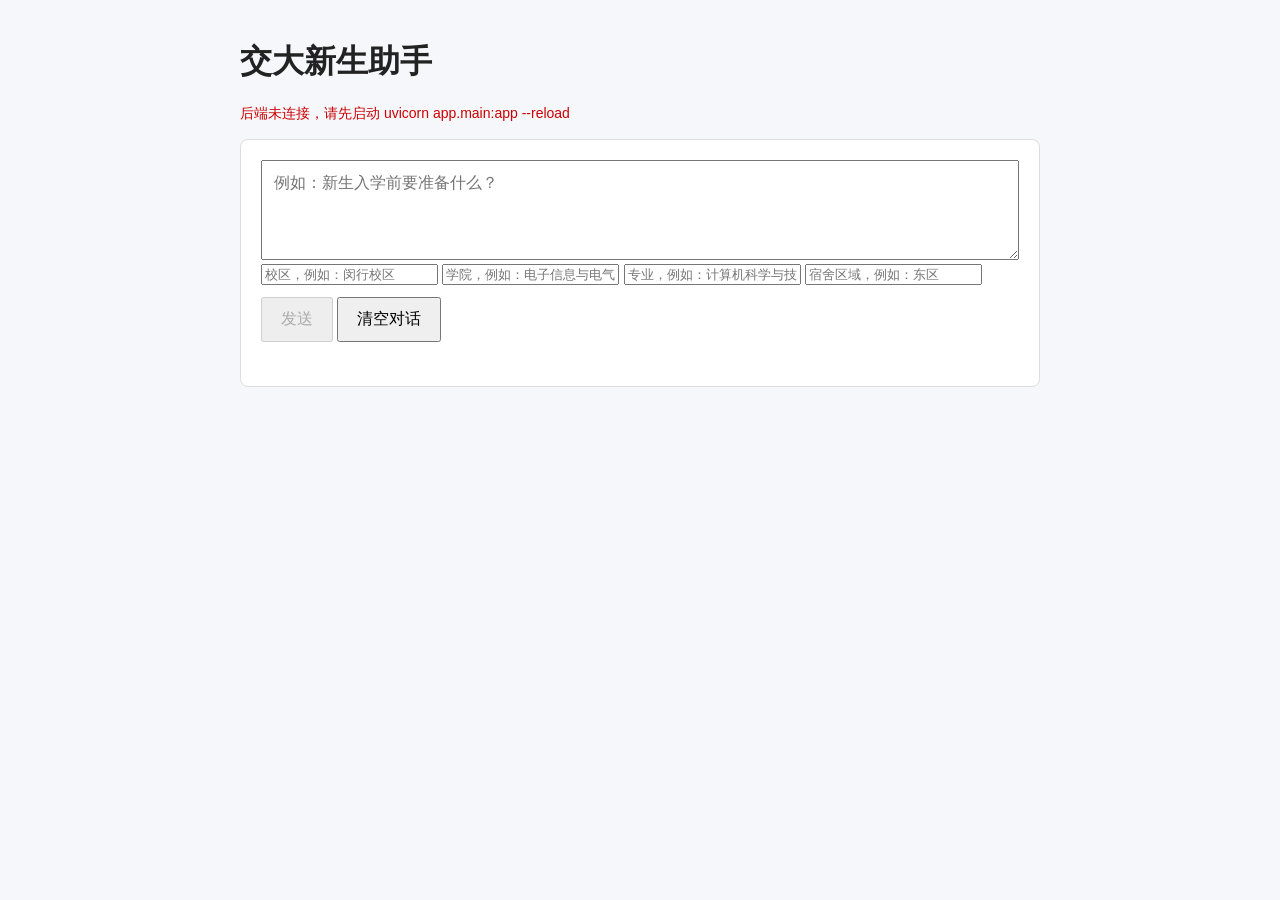
==== frontend/index.html @ 01ca0803 "map visualization" ====
<!doctype html>
<html lang="zh-CN">
  <head>
    <meta charset="UTF-8" />
    <title>交大新生助手</title>
    <style>
      body {
        font-family: Arial, "Microsoft YaHei", sans-serif;
        background: #f6f7fb;
        margin: 0;
        color: #222;
      }

      main {
        max-width: 800px;
        margin: 40px auto;
        padding: 0 20px;
      }

      textarea {
        width: 100%;
        height: 100px;
        padding: 12px;
        font-size: 16px;
        box-sizing: border-box;
      }

      button {
        margin-top: 12px;
        padding: 10px 18px;
        font-size: 16px;
        cursor: pointer;
      }

      .card {
        background: white;
        border: 1px solid #ddd;
        border-radius: 8px;
        padding: 20px;
      }

      .answer {
        margin-top: 24px;
        line-height: 1.7;
        white-space: pre-wrap;
      }

      .source {
        margin-top: 12px;
        padding: 12px;
        border: 1px solid #e5e5e5;
        background: #fafafa;
        border-radius: 6px;
      }

      .source-title {
        font-weight: bold;
      }

      .source-meta {
        color: #666;
        font-size: 14px;
        margin: 6px 0;
      }

      .error {
        color: #c00;
        margin-top: 12px;
      }

      .chat-log {
        margin-top: 24px;
      }

      .message {
        margin-bottom: 18px;
        padding: 14px;
        border-radius: 8px;
        line-height: 1.7;
        white-space: pre-wrap;
      }

      .message.user {
        background: #e8f1ff;
        border: 1px solid #c9defc;
      }

      .message.assistant {
        background: #ffffff;
        border: 1px solid #e5e5e5;
      }

      .message-role {
        font-weight: bold;
        margin-bottom: 6px;
      }

      .sources {
        margin-top: 12px;
      }

      .source {
        margin-top: 8px;
        padding: 10px;
        border: 1px solid #e5e5e5;
        background: #fafafa;
        border-radius: 6px;
      }

      .source-title {
        font-weight: bold;
      }

      .source-meta {
        color: #666;
        font-size: 14px;
        margin: 4px 0;
      }

      .source-toggle {
        width: 100%;
        text-align: left;
        border: none;
        background: transparent;
        padding: 0;
        font-size: 14px;
        cursor: pointer;
        color: #333;
      }

      .source-content {
        margin-top: 8px;
        color: #444;
        line-height: 1.6;
      }
      .server-status {
        margin-bottom: 16px;
        font-size: 14px;
        color: #666;
      }

      .server-status.ok {
        color: #16803c;
      }

      .server-status.error {
        color: #c00;
      }
      .cards {
        margin-top: 12px;
      }

      .card-item {
        margin-top: 10px;
        padding: 12px;
        border: 1px solid #d8e3f0;
        background: #f7fbff;
        border-radius: 8px;
      }

      .card-title {
        font-weight: bold;
        margin-bottom: 6px;
      }

      .card-meta {
        color: #666;
        font-size: 14px;
        margin-bottom: 6px;
      }

      .card-description {
        line-height: 1.6;
        margin-bottom: 8px;
      }

      .card-link {
        display: inline-block;
        margin-top: 6px;
        color: #1677ff;
        text-decoration: none;
      }

      .card-link:hover {
        text-decoration: underline;
      }

      .card-warning {
        margin-top: 6px;
        color: #b36b00;
        font-size: 14px;
      }

      .map-section {
        margin-top: 24px;
        background: white;
        border: 1px solid #ddd;
        border-radius: 8px;
        padding: 16px;
      }

      .map-header {
        font-weight: bold;
        margin-bottom: 12px;
      }

      .campus-map {
        width: 100%;
        height: 420px;
        border-radius: 8px;
        overflow: hidden;
      }

      .card-map-button {
        margin-top: 8px;
        padding: 8px 12px;
        border: none;
        border-radius: 6px;
        background: #1677ff;
        color: white;
        cursor: pointer;
      }

      .card-map-button:hover {
        background: #0958d9;
      }
    </style>
  </head>
  <body>
    <main>
      <h1>交大新生助手</h1>

      <div id="serverStatus" class="server-status">正在检查后端连接...</div>

      <div class="card">
        <textarea
          id="message"
          placeholder="例如：新生入学前要准备什么？"
        ></textarea>
        <br />

        <input id="campus" placeholder="校区，例如：闵行校区" />
        <input id="college" placeholder="学院，例如：电子信息与电气工程学院" />
        <input id="major" placeholder="专业，例如：计算机科学与技术" />
        <input id="dormArea" placeholder="宿舍区域，例如：东区" />
        <button id="sendButton">发送</button>
        <button id="clearButton" type="button">清空对话</button>

        <div id="error" class="error"></div>
        <div id="chatLog" class="chat-log"></div>

        <section id="mapSection" class="map-section" hidden>
          <div class="map-header">校园路线地图</div>
          <div id="campusMap" class="campus-map"></div>
        </section>
      </div>
    </main>

    <script src="./config.js"></script>
    <script>
      const STORAGE_KEY = "sjtu_freshman_chat_history";
      let chatHistory = JSON.parse(localStorage.getItem(STORAGE_KEY) || "[]");

      function saveHistory() {
        localStorage.setItem(STORAGE_KEY, JSON.stringify(chatHistory));
      }

      let amapReadyPromise = null;
      let campusMap = null;

      function loadAmapScript() {
        if (window.AMap) {
          return Promise.resolve(window.AMap);
        }

        if (amapReadyPromise) {
          return amapReadyPromise;
        }

        const config = window.APP_CONFIG || {};

        if (!config.AMAP_JS_KEY) {
          return Promise.reject(
            new Error("缺少 AMAP_JS_KEY，请检查 frontend/config.js"),
          );
        }

        window._AMapSecurityConfig = {
          securityJsCode: config.AMAP_SECURITY_CODE,
        };

        amapReadyPromise = new Promise((resolve, reject) => {
          const script = document.createElement("script");
          script.src = `https://webapi.amap.com/maps?v=2.0&key=${encodeURIComponent(config.AMAP_JS_KEY)}`;
          script.onload = () => resolve(window.AMap);
          script.onerror = () => reject(new Error("高德地图 JS API 加载失败"));
          document.head.appendChild(script);
        });

        return amapReadyPromise;
      }

      function parsePolyline(polyline) {
        if (!polyline) {
          return [];
        }

        return polyline
          .split(";")
          .map((point) => {
            const [lng, lat] = point.split(",").map(Number);
            return [lng, lat];
          })
          .filter(([lng, lat]) => Number.isFinite(lng) && Number.isFinite(lat));
      }

      function extractRoutePath(route) {
        if (!route || !route.steps) {
          return [];
        }

        const path = [];

        route.steps.forEach((step) => {
          const stepPath = parsePolyline(step.polyline);
          stepPath.forEach((point) => path.push(point));
        });

        return path;
      }

      async function showRouteOnMap(routeCardData) {
        const AMap = await loadAmapScript();

        const mapSection = document.getElementById("mapSection");
        mapSection.hidden = false;

        const route = routeCardData.route;
        const path = extractRoutePath(route);

        if (path.length === 0) {
          errorBox.textContent = "路线数据中没有可绘制的 polyline。";
          return;
        }

        if (!campusMap) {
          campusMap = new AMap.Map("campusMap", {
            zoom: 17,
            resizeEnable: true,
            center: path[0],
          });
        }

        campusMap.clearMap();

        const startMarker = new AMap.Marker({
          position: path[0],
          title: "起点",
          label: {
            content: "起点",
            direction: "top",
          },
        });

        const endMarker = new AMap.Marker({
          position: path[path.length - 1],
          title: "终点",
          label: {
            content: "终点",
            direction: "top",
          },
        });

        const polyline = new AMap.Polyline({
          path: path,
          showDir: true,
          strokeWeight: 6,
        });

        campusMap.add([startMarker, endMarker, polyline]);
        campusMap.setFitView([startMarker, endMarker, polyline]);
      }

      const messageInput = document.getElementById("message");
      const sendButton = document.getElementById("sendButton");
      const chatLog = document.getElementById("chatLog");
      const errorBox = document.getElementById("error");
      const clearButton = document.getElementById("clearButton");
      const serverStatus = document.getElementById("serverStatus");
      //个人信息
      const profile = {
        campus: document.getElementById("campus").value.trim() || null,
        college: document.getElementById("college").value.trim() || null,
        major: document.getElementById("major").value.trim() || null,
        dorm_area: document.getElementById("dormArea").value.trim() || null,
        international_student: false,
      };

      //导航卡片
      function renderCards(cards, container) {
        if (!cards || cards.length === 0) {
          return;
        }

        const hasRouteCard = cards.some((card) => card.type === "route");

        const cardsBox = document.createElement("div");
        cardsBox.className = "cards";

        cards.forEach((card) => {
          if (hasRouteCard && card.type === "place") {
            return;
          }

          if (card.type === "place") {
            const place = card.data.place;
            const mapUrl = card.data.map_url;

            const item = document.createElement("div");
            item.className = "card-item";

            const title = document.createElement("div");
            title.className = "card-title";
            title.textContent = card.title || place.name;

            const meta = document.createElement("div");
            meta.className = "card-meta";
            meta.textContent = `${place.campus || "未知校区"} | ${place.category || "地点"}`;

            const description = document.createElement("div");
            description.className = "card-description";
            description.textContent = place.description || "暂无地点说明。";

            item.appendChild(title);
            item.appendChild(meta);
            item.appendChild(description);

            if (mapUrl) {
              const link = document.createElement("a");
              link.className = "card-link";
              link.href = mapUrl;
              link.target = "_blank";
              link.rel = "noopener noreferrer";
              link.textContent = "打开地图";
              item.appendChild(link);
            } else {
              const noMap = document.createElement("div");
              noMap.className = "card-warning";
              noMap.textContent = "暂未配置精确坐标，无法生成地图链接。";
              item.appendChild(noMap);
            }

            cardsBox.appendChild(item);
          }

          if (card.type === "route") {
            const data = card.data || {};
            const route = data.route;

            const item = document.createElement("div");
            item.className = "card-item";

            const title = document.createElement("div");
            title.className = "card-title";
            title.textContent = card.title || "路线导航";
            item.appendChild(title);

            if (data.missing_origin) {
              const description = document.createElement("div");
              description.className = "card-description";
              description.textContent =
                "已识别目的地，但还需要知道你的出发点，才能生成更准确的路线。";
              item.appendChild(description);
            } else if (route) {
              const distance = document.createElement("div");
              distance.className = "card-description";

              const durationMinutes = Math.round(Number(route.duration) / 60);

              distance.textContent = `步行距离约 ${route.distance} 米，预计耗时约 ${durationMinutes} 分钟。`;
              item.appendChild(distance);

              const mapButton = document.createElement("button");
              mapButton.type = "button";
              mapButton.className = "card-map-button";
              mapButton.textContent = "在地图上显示路线";

              mapButton.addEventListener("click", () => {
                showRouteOnMap(data);
              });

              item.appendChild(mapButton);

              if (route.steps && route.steps.length > 0) {
                const details = document.createElement("details");
                details.className = "route-details";

                const summary = document.createElement("summary");
                summary.textContent = "查看文字路线步骤";
                details.appendChild(summary);

                const stepsList = document.createElement("ol");

                route.steps.slice(0, 8).forEach((step) => {
                  const li = document.createElement("li");
                  li.textContent = step.instruction;
                  stepsList.appendChild(li);
                });

                details.appendChild(stepsList);
                item.appendChild(details);
              }
            } else {
              const description = document.createElement("div");
              description.className = "card-description";
              description.textContent =
                "已识别路线意图，但暂时没有获取到可用路线。可能是地点坐标未配置，或高德 API 没有返回路线结果。";
              item.appendChild(description);
            }

            cardsBox.appendChild(item);
          }
        });

        container.appendChild(cardsBox);
      }
      //输出回答
      function appendMessage(
        role,
        content,
        sources = [],
        usedLlm = null,
        cards = [],
      ) {
        const message = document.createElement("div");
        message.className = "message " + role;

        const roleBox = document.createElement("div");
        roleBox.className = "message-role";
        roleBox.textContent = role === "user" ? "你" : "新生助手";

        const contentBox = document.createElement("div");
        contentBox.textContent = content;

        message.appendChild(roleBox);
        message.appendChild(contentBox);

        if (role === "assistant") {
          const meta = document.createElement("div");
          meta.className = "source-meta";
          meta.textContent = usedLlm
            ? "已使用大模型生成回答"
            : "使用本地知识库回答";
          message.appendChild(meta);

          renderCards(cards, message);

          const sourcesBox = document.createElement("div");
          sourcesBox.className = "sources";

          if (sources.length > 0) {
            const title = document.createElement("div");
            title.className = "message-role";
            title.textContent = "参考来源";
            sourcesBox.appendChild(title);

            sources.forEach((source) => {
              const item = document.createElement("div");
              item.className = "source";

              const header = document.createElement("button");
              header.className = "source-toggle";
              header.type = "button";
              header.textContent = `▶ ${source.title} | ${source.source} | 相关度：${source.score}`;

              const content = document.createElement("div");
              content.className = "source-content";
              content.textContent = source.content;
              content.style.display = "none";

              header.addEventListener("click", () => {
                const isHidden = content.style.display === "none";
                content.style.display = isHidden ? "block" : "none";
                header.textContent = `${isHidden ? "▼" : "▶"} ${source.title} | ${source.source} | 相关度：${source.score}`;
              });

              item.appendChild(header);
              item.appendChild(content);
              sourcesBox.appendChild(item);
            });
          }

          message.appendChild(sourcesBox);
        }

        chatLog.appendChild(message);
        message.scrollIntoView({ behavior: "smooth", block: "end" });
      }
      //发送操作
      async function sendMessage() {
        const message = messageInput.value.trim();

        if (!message) {
          errorBox.textContent = "请先输入问题。";
          return;
        }

        appendMessage("user", message);
        messageInput.value = "";

        sendButton.disabled = true;
        sendButton.textContent = "思考中...";
        errorBox.textContent = "";

        try {
          const response = await fetch("http://127.0.0.1:8000/api/chat", {
            method: "POST",
            headers: {
              "Content-Type": "application/json",
            },
            body: JSON.stringify({
              message: message,
              history: chatHistory,
              profile: profile,
            }),
          });

          if (!response.ok) {
            throw new Error("后端返回错误：" + response.status);
          }

          const data = await response.json();
          console.log("chat response:", data);
          appendMessage(
            "assistant",
            data.answer,
            data.sources || [],
            data.used_llm,
            data.cards || [],
          );

          chatHistory.push({
            role: "user",
            content: message,
          });

          chatHistory.push({
            role: "assistant",
            content: data.answer,
          });

          saveHistory();
        } catch (error) {
          errorBox.textContent = "请求失败：" + error.message;
        } finally {
          sendButton.disabled = false;
          sendButton.textContent = "发送";
          messageInput.focus();
        }
      }
      //检查后端连接
      async function checkServerStatus() {
        try {
          const response = await fetch("http://127.0.0.1:8000/health");

          if (!response.ok) {
            throw new Error("后端返回错误：" + response.status);
          }

          const data = await response.json();

          serverStatus.textContent = `后端已连接：${data.status}`;
          serverStatus.className = "server-status ok";
          sendButton.disabled = false;
        } catch (error) {
          serverStatus.textContent =
            "后端未连接，请先启动 uvicorn app.main:app --reload";
          serverStatus.className = "server-status error";
          sendButton.disabled = true;
        }
      }
      //每次刷新保留历史回答
      chatHistory.forEach((message) => {
        appendMessage(message.role, message.content);
      });

      sendButton.addEventListener("click", sendMessage);

      //清空按钮
      clearButton.addEventListener("click", () => {
        chatHistory = [];
        localStorage.removeItem(STORAGE_KEY);
        chatLog.innerHTML = "";
        errorBox.textContent = "";
      });
      //按键回车直接发送
      messageInput.addEventListener("keydown", (event) => {
        if (event.key === "Enter" && !event.shiftKey) {
          event.preventDefault();
          sendMessage();
        }
      });
      //检查服务器状态
      checkServerStatus();
    </script>
  </body>
</html>
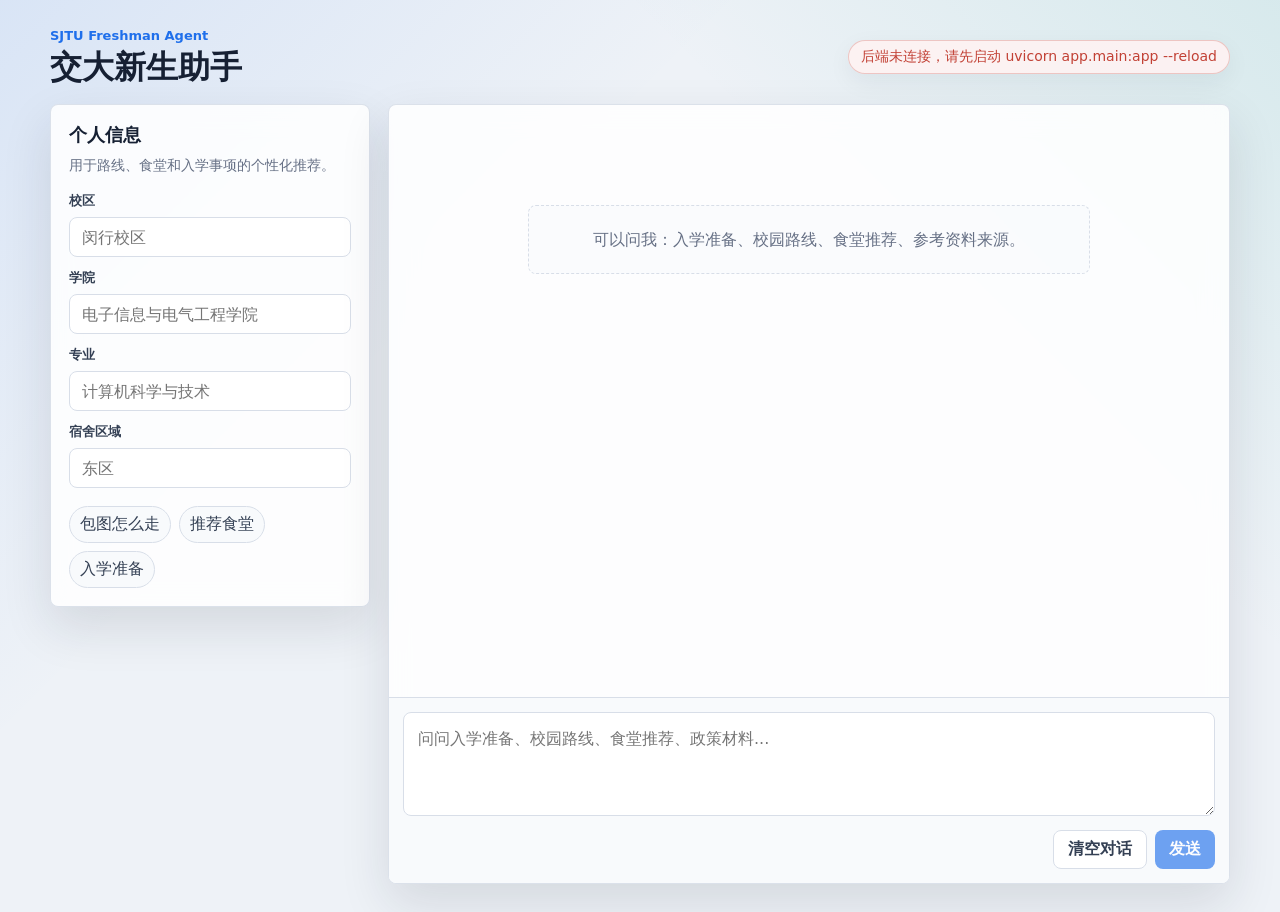
==== commit d57a69c0: "the end of second ver" ====
--- a/frontend/index.html
+++ b/frontend/index.html
@@ -3,705 +3,91 @@
   <head>
     <meta charset="UTF-8" />
     <title>交大新生助手</title>
-    <style>
-      body {
-        font-family: Arial, "Microsoft YaHei", sans-serif;
-        background: #f6f7fb;
-        margin: 0;
-        color: #222;
-      }
-
-      main {
-        max-width: 800px;
-        margin: 40px auto;
-        padding: 0 20px;
-      }
-
-      textarea {
-        width: 100%;
-        height: 100px;
-        padding: 12px;
-        font-size: 16px;
-        box-sizing: border-box;
-      }
-
-      button {
-        margin-top: 12px;
-        padding: 10px 18px;
-        font-size: 16px;
-        cursor: pointer;
-      }
-
-      .card {
-        background: white;
-        border: 1px solid #ddd;
-        border-radius: 8px;
-        padding: 20px;
-      }
-
-      .answer {
-        margin-top: 24px;
-        line-height: 1.7;
-        white-space: pre-wrap;
-      }
-
-      .source {
-        margin-top: 12px;
-        padding: 12px;
-        border: 1px solid #e5e5e5;
-        background: #fafafa;
-        border-radius: 6px;
-      }
-
-      .source-title {
-        font-weight: bold;
-      }
-
-      .source-meta {
-        color: #666;
-        font-size: 14px;
-        margin: 6px 0;
-      }
-
-      .error {
-        color: #c00;
-        margin-top: 12px;
-      }
-
-      .chat-log {
-        margin-top: 24px;
-      }
-
-      .message {
-        margin-bottom: 18px;
-        padding: 14px;
-        border-radius: 8px;
-        line-height: 1.7;
-        white-space: pre-wrap;
-      }
-
-      .message.user {
-        background: #e8f1ff;
-        border: 1px solid #c9defc;
-      }
-
-      .message.assistant {
-        background: #ffffff;
-        border: 1px solid #e5e5e5;
-      }
-
-      .message-role {
-        font-weight: bold;
-        margin-bottom: 6px;
-      }
-
-      .sources {
-        margin-top: 12px;
-      }
-
-      .source {
-        margin-top: 8px;
-        padding: 10px;
-        border: 1px solid #e5e5e5;
-        background: #fafafa;
-        border-radius: 6px;
-      }
-
-      .source-title {
-        font-weight: bold;
-      }
-
-      .source-meta {
-        color: #666;
-        font-size: 14px;
-        margin: 4px 0;
-      }
-
-      .source-toggle {
-        width: 100%;
-        text-align: left;
-        border: none;
-        background: transparent;
-        padding: 0;
-        font-size: 14px;
-        cursor: pointer;
-        color: #333;
-      }
-
-      .source-content {
-        margin-top: 8px;
-        color: #444;
-        line-height: 1.6;
-      }
-      .server-status {
-        margin-bottom: 16px;
-        font-size: 14px;
-        color: #666;
-      }
-
-      .server-status.ok {
-        color: #16803c;
-      }
-
-      .server-status.error {
-        color: #c00;
-      }
-      .cards {
-        margin-top: 12px;
-      }
-
-      .card-item {
-        margin-top: 10px;
-        padding: 12px;
-        border: 1px solid #d8e3f0;
-        background: #f7fbff;
-        border-radius: 8px;
-      }
-
-      .card-title {
-        font-weight: bold;
-        margin-bottom: 6px;
-      }
-
-      .card-meta {
-        color: #666;
-        font-size: 14px;
-        margin-bottom: 6px;
-      }
-
-      .card-description {
-        line-height: 1.6;
-        margin-bottom: 8px;
-      }
-
-      .card-link {
-        display: inline-block;
-        margin-top: 6px;
-        color: #1677ff;
-        text-decoration: none;
-      }
-
-      .card-link:hover {
-        text-decoration: underline;
-      }
-
-      .card-warning {
-        margin-top: 6px;
-        color: #b36b00;
-        font-size: 14px;
-      }
-
-      .map-section {
-        margin-top: 24px;
-        background: white;
-        border: 1px solid #ddd;
-        border-radius: 8px;
-        padding: 16px;
-      }
-
-      .map-header {
-        font-weight: bold;
-        margin-bottom: 12px;
-      }
-
-      .campus-map {
-        width: 100%;
-        height: 420px;
-        border-radius: 8px;
-        overflow: hidden;
-      }
-
-      .card-map-button {
-        margin-top: 8px;
-        padding: 8px 12px;
-        border: none;
-        border-radius: 6px;
-        background: #1677ff;
-        color: white;
-        cursor: pointer;
-      }
-
-      .card-map-button:hover {
-        background: #0958d9;
-      }
-    </style>
+    <link rel="stylesheet" href="./style.css" />
   </head>
   <body>
-    <main>
-      <h1>交大新生助手</h1>
+    <main class="app-shell">
+      <section class="topbar">
+        <div>
+          <p class="eyebrow">SJTU Freshman Agent</p>
+          <h1>交大新生助手</h1>
+        </div>
+        <div id="serverStatus" class="server-status">正在检查后端连接...</div>
+      </section>
 
-      <div id="serverStatus" class="server-status">正在检查后端连接...</div>
+      <section class="workspace">
+        <aside class="profile-panel" aria-label="个人信息">
+          <div class="panel-header">
+            <h2>个人信息</h2>
+            <p>用于路线、食堂和入学事项的个性化推荐。</p>
+          </div>
 
-      <div class="card">
-        <textarea
-          id="message"
-          placeholder="例如：新生入学前要准备什么？"
-        ></textarea>
-        <br />
+          <label>
+            <span>校区</span>
+            <input id="campus" placeholder="闵行校区" />
+          </label>
+          <label>
+            <span>学院</span>
+            <input id="college" placeholder="电子信息与电气工程学院" />
+          </label>
+          <label>
+            <span>专业</span>
+            <input id="major" placeholder="计算机科学与技术" />
+          </label>
+          <label>
+            <span>宿舍区域</span>
+            <input id="dormArea" placeholder="东区" />
+          </label>
 
-        <input id="campus" placeholder="校区，例如：闵行校区" />
-        <input id="college" placeholder="学院，例如：电子信息与电气工程学院" />
-        <input id="major" placeholder="专业，例如：计算机科学与技术" />
-        <input id="dormArea" placeholder="宿舍区域，例如：东区" />
-        <button id="sendButton">发送</button>
-        <button id="clearButton" type="button">清空对话</button>
+          <div class="quick-prompts" aria-label="快捷问题">
+            <button type="button" class="prompt-chip" data-prompt="包图怎么走">
+              包图怎么走
+            </button>
+            <button
+              type="button"
+              class="prompt-chip"
+              data-prompt="推荐一个现在不太挤的食堂"
+            >
+              推荐食堂
+            </button>
+            <button
+              type="button"
+              class="prompt-chip"
+              data-prompt="新生入学前要准备什么？"
+            >
+              入学准备
+            </button>
+          </div>
+        </aside>
 
-        <div id="error" class="error"></div>
-        <div id="chatLog" class="chat-log"></div>
+        <section class="chat-panel" aria-label="聊天">
+          <div id="chatLog" class="chat-log"></div>
 
-        <section id="mapSection" class="map-section" hidden>
-          <div class="map-header">校园路线地图</div>
-          <div id="campusMap" class="campus-map"></div>
+          <section id="mapSection" class="map-section" hidden>
+            <div class="map-header">校园路线地图</div>
+            <div id="campusMap" class="campus-map"></div>
+          </section>
+
+          <div class="composer">
+            <textarea
+              id="message"
+              placeholder="问问入学准备、校园路线、食堂推荐、政策材料..."
+            ></textarea>
+            <div class="composer-actions">
+              <div id="error" class="error"></div>
+              <div class="button-row">
+                <button id="clearButton" type="button" class="secondary-button">
+                  清空对话
+                </button>
+                <button id="sendButton" class="primary-button">发送</button>
+              </div>
+            </div>
+          </div>
         </section>
-      </div>
+      </section>
     </main>
 
     <script src="./config.js"></script>
-    <script>
-      const STORAGE_KEY = "sjtu_freshman_chat_history";
-      let chatHistory = JSON.parse(localStorage.getItem(STORAGE_KEY) || "[]");
-
-      function saveHistory() {
-        localStorage.setItem(STORAGE_KEY, JSON.stringify(chatHistory));
-      }
-
-      let amapReadyPromise = null;
-      let campusMap = null;
-
-      function loadAmapScript() {
-        if (window.AMap) {
-          return Promise.resolve(window.AMap);
-        }
-
-        if (amapReadyPromise) {
-          return amapReadyPromise;
-        }
-
-        const config = window.APP_CONFIG || {};
-
-        if (!config.AMAP_JS_KEY) {
-          return Promise.reject(
-            new Error("缺少 AMAP_JS_KEY，请检查 frontend/config.js"),
-          );
-        }
-
-        window._AMapSecurityConfig = {
-          securityJsCode: config.AMAP_SECURITY_CODE,
-        };
-
-        amapReadyPromise = new Promise((resolve, reject) => {
-          const script = document.createElement("script");
-          script.src = `https://webapi.amap.com/maps?v=2.0&key=${encodeURIComponent(config.AMAP_JS_KEY)}`;
-          script.onload = () => resolve(window.AMap);
-          script.onerror = () => reject(new Error("高德地图 JS API 加载失败"));
-          document.head.appendChild(script);
-        });
-
-        return amapReadyPromise;
-      }
-
-      function parsePolyline(polyline) {
-        if (!polyline) {
-          return [];
-        }
-
-        return polyline
-          .split(";")
-          .map((point) => {
-            const [lng, lat] = point.split(",").map(Number);
-            return [lng, lat];
-          })
-          .filter(([lng, lat]) => Number.isFinite(lng) && Number.isFinite(lat));
-      }
-
-      function extractRoutePath(route) {
-        if (!route || !route.steps) {
-          return [];
-        }
-
-        const path = [];
-
-        route.steps.forEach((step) => {
-          const stepPath = parsePolyline(step.polyline);
-          stepPath.forEach((point) => path.push(point));
-        });
-
-        return path;
-      }
-
-      async function showRouteOnMap(routeCardData) {
-        const AMap = await loadAmapScript();
-
-        const mapSection = document.getElementById("mapSection");
-        mapSection.hidden = false;
-
-        const route = routeCardData.route;
-        const path = extractRoutePath(route);
-
-        if (path.length === 0) {
-          errorBox.textContent = "路线数据中没有可绘制的 polyline。";
-          return;
-        }
-
-        if (!campusMap) {
-          campusMap = new AMap.Map("campusMap", {
-            zoom: 17,
-            resizeEnable: true,
-            center: path[0],
-          });
-        }
-
-        campusMap.clearMap();
-
-        const startMarker = new AMap.Marker({
-          position: path[0],
-          title: "起点",
-          label: {
-            content: "起点",
-            direction: "top",
-          },
-        });
-
-        const endMarker = new AMap.Marker({
-          position: path[path.length - 1],
-          title: "终点",
-          label: {
-            content: "终点",
-            direction: "top",
-          },
-        });
-
-        const polyline = new AMap.Polyline({
-          path: path,
-          showDir: true,
-          strokeWeight: 6,
-        });
-
-        campusMap.add([startMarker, endMarker, polyline]);
-        campusMap.setFitView([startMarker, endMarker, polyline]);
-      }
-
-      const messageInput = document.getElementById("message");
-      const sendButton = document.getElementById("sendButton");
-      const chatLog = document.getElementById("chatLog");
-      const errorBox = document.getElementById("error");
-      const clearButton = document.getElementById("clearButton");
-      const serverStatus = document.getElementById("serverStatus");
-      //个人信息
-      const profile = {
-        campus: document.getElementById("campus").value.trim() || null,
-        college: document.getElementById("college").value.trim() || null,
-        major: document.getElementById("major").value.trim() || null,
-        dorm_area: document.getElementById("dormArea").value.trim() || null,
-        international_student: false,
-      };
-
-      //导航卡片
-      function renderCards(cards, container) {
-        if (!cards || cards.length === 0) {
-          return;
-        }
-
-        const hasRouteCard = cards.some((card) => card.type === "route");
-
-        const cardsBox = document.createElement("div");
-        cardsBox.className = "cards";
-
-        cards.forEach((card) => {
-          if (hasRouteCard && card.type === "place") {
-            return;
-          }
-
-          if (card.type === "place") {
-            const place = card.data.place;
-            const mapUrl = card.data.map_url;
-
-            const item = document.createElement("div");
-            item.className = "card-item";
-
-            const title = document.createElement("div");
-            title.className = "card-title";
-            title.textContent = card.title || place.name;
-
-            const meta = document.createElement("div");
-            meta.className = "card-meta";
-            meta.textContent = `${place.campus || "未知校区"} | ${place.category || "地点"}`;
-
-            const description = document.createElement("div");
-            description.className = "card-description";
-            description.textContent = place.description || "暂无地点说明。";
-
-            item.appendChild(title);
-            item.appendChild(meta);
-            item.appendChild(description);
-
-            if (mapUrl) {
-              const link = document.createElement("a");
-              link.className = "card-link";
-              link.href = mapUrl;
-              link.target = "_blank";
-              link.rel = "noopener noreferrer";
-              link.textContent = "打开地图";
-              item.appendChild(link);
-            } else {
-              const noMap = document.createElement("div");
-              noMap.className = "card-warning";
-              noMap.textContent = "暂未配置精确坐标，无法生成地图链接。";
-              item.appendChild(noMap);
-            }
-
-            cardsBox.appendChild(item);
-          }
-
-          if (card.type === "route") {
-            const data = card.data || {};
-            const route = data.route;
-
-            const item = document.createElement("div");
-            item.className = "card-item";
-
-            const title = document.createElement("div");
-            title.className = "card-title";
-            title.textContent = card.title || "路线导航";
-            item.appendChild(title);
-
-            if (data.missing_origin) {
-              const description = document.createElement("div");
-              description.className = "card-description";
-              description.textContent =
-                "已识别目的地，但还需要知道你的出发点，才能生成更准确的路线。";
-              item.appendChild(description);
-            } else if (route) {
-              const distance = document.createElement("div");
-              distance.className = "card-description";
-
-              const durationMinutes = Math.round(Number(route.duration) / 60);
-
-              distance.textContent = `步行距离约 ${route.distance} 米，预计耗时约 ${durationMinutes} 分钟。`;
-              item.appendChild(distance);
-
-              const mapButton = document.createElement("button");
-              mapButton.type = "button";
-              mapButton.className = "card-map-button";
-              mapButton.textContent = "在地图上显示路线";
-
-              mapButton.addEventListener("click", () => {
-                showRouteOnMap(data);
-              });
-
-              item.appendChild(mapButton);
-
-              if (route.steps && route.steps.length > 0) {
-                const details = document.createElement("details");
-                details.className = "route-details";
-
-                const summary = document.createElement("summary");
-                summary.textContent = "查看文字路线步骤";
-                details.appendChild(summary);
-
-                const stepsList = document.createElement("ol");
-
-                route.steps.slice(0, 8).forEach((step) => {
-                  const li = document.createElement("li");
-                  li.textContent = step.instruction;
-                  stepsList.appendChild(li);
-                });
-
-                details.appendChild(stepsList);
-                item.appendChild(details);
-              }
-            } else {
-              const description = document.createElement("div");
-              description.className = "card-description";
-              description.textContent =
-                "已识别路线意图，但暂时没有获取到可用路线。可能是地点坐标未配置，或高德 API 没有返回路线结果。";
-              item.appendChild(description);
-            }
-
-            cardsBox.appendChild(item);
-          }
-        });
-
-        container.appendChild(cardsBox);
-      }
-      //输出回答
-      function appendMessage(
-        role,
-        content,
-        sources = [],
-        usedLlm = null,
-        cards = [],
-      ) {
-        const message = document.createElement("div");
-        message.className = "message " + role;
-
-        const roleBox = document.createElement("div");
-        roleBox.className = "message-role";
-        roleBox.textContent = role === "user" ? "你" : "新生助手";
-
-        const contentBox = document.createElement("div");
-        contentBox.textContent = content;
-
-        message.appendChild(roleBox);
-        message.appendChild(contentBox);
-
-        if (role === "assistant") {
-          const meta = document.createElement("div");
-          meta.className = "source-meta";
-          meta.textContent = usedLlm
-            ? "已使用大模型生成回答"
-            : "使用本地知识库回答";
-          message.appendChild(meta);
-
-          renderCards(cards, message);
-
-          const sourcesBox = document.createElement("div");
-          sourcesBox.className = "sources";
-
-          if (sources.length > 0) {
-            const title = document.createElement("div");
-            title.className = "message-role";
-            title.textContent = "参考来源";
-            sourcesBox.appendChild(title);
-
-            sources.forEach((source) => {
-              const item = document.createElement("div");
-              item.className = "source";
-
-              const header = document.createElement("button");
-              header.className = "source-toggle";
-              header.type = "button";
-              header.textContent = `▶ ${source.title} | ${source.source} | 相关度：${source.score}`;
-
-              const content = document.createElement("div");
-              content.className = "source-content";
-              content.textContent = source.content;
-              content.style.display = "none";
-
-              header.addEventListener("click", () => {
-                const isHidden = content.style.display === "none";
-                content.style.display = isHidden ? "block" : "none";
-                header.textContent = `${isHidden ? "▼" : "▶"} ${source.title} | ${source.source} | 相关度：${source.score}`;
-              });
-
-              item.appendChild(header);
-              item.appendChild(content);
-              sourcesBox.appendChild(item);
-            });
-          }
-
-          message.appendChild(sourcesBox);
-        }
-
-        chatLog.appendChild(message);
-        message.scrollIntoView({ behavior: "smooth", block: "end" });
-      }
-      //发送操作
-      async function sendMessage() {
-        const message = messageInput.value.trim();
-
-        if (!message) {
-          errorBox.textContent = "请先输入问题。";
-          return;
-        }
-
-        appendMessage("user", message);
-        messageInput.value = "";
-
-        sendButton.disabled = true;
-        sendButton.textContent = "思考中...";
-        errorBox.textContent = "";
-
-        try {
-          const response = await fetch("http://127.0.0.1:8000/api/chat", {
-            method: "POST",
-            headers: {
-              "Content-Type": "application/json",
-            },
-            body: JSON.stringify({
-              message: message,
-              history: chatHistory,
-              profile: profile,
-            }),
-          });
-
-          if (!response.ok) {
-            throw new Error("后端返回错误：" + response.status);
-          }
-
-          const data = await response.json();
-          console.log("chat response:", data);
-          appendMessage(
-            "assistant",
-            data.answer,
-            data.sources || [],
-            data.used_llm,
-            data.cards || [],
-          );
-
-          chatHistory.push({
-            role: "user",
-            content: message,
-          });
-
-          chatHistory.push({
-            role: "assistant",
-            content: data.answer,
-          });
-
-          saveHistory();
-        } catch (error) {
-          errorBox.textContent = "请求失败：" + error.message;
-        } finally {
-          sendButton.disabled = false;
-          sendButton.textContent = "发送";
-          messageInput.focus();
-        }
-      }
-      //检查后端连接
-      async function checkServerStatus() {
-        try {
-          const response = await fetch("http://127.0.0.1:8000/health");
-
-          if (!response.ok) {
-            throw new Error("后端返回错误：" + response.status);
-          }
-
-          const data = await response.json();
-
-          serverStatus.textContent = `后端已连接：${data.status}`;
-          serverStatus.className = "server-status ok";
-          sendButton.disabled = false;
-        } catch (error) {
-          serverStatus.textContent =
-            "后端未连接，请先启动 uvicorn app.main:app --reload";
-          serverStatus.className = "server-status error";
-          sendButton.disabled = true;
-        }
-      }
-      //每次刷新保留历史回答
-      chatHistory.forEach((message) => {
-        appendMessage(message.role, message.content);
-      });
-
-      sendButton.addEventListener("click", sendMessage);
-
-      //清空按钮
-      clearButton.addEventListener("click", () => {
-        chatHistory = [];
-        localStorage.removeItem(STORAGE_KEY);
-        chatLog.innerHTML = "";
-        errorBox.textContent = "";
-      });
-      //按键回车直接发送
-      messageInput.addEventListener("keydown", (event) => {
-        if (event.key === "Enter" && !event.shiftKey) {
-          event.preventDefault();
-          sendMessage();
-        }
-      });
-      //检查服务器状态
-      checkServerStatus();
-    </script>
+    <script src="./app.js"></script>
   </body>
 </html>
--- a/frontend/style.css
+++ b/frontend/style.css
@@ -0,0 +1,462 @@
+:root {
+  --bg: #eef2f7;
+  --surface: #ffffff;
+  --surface-soft: #f8fafc;
+  --text: #162033;
+  --muted: #667085;
+  --line: #d8dee8;
+  --primary: #1f6feb;
+  --primary-dark: #1754b8;
+  --accent: #0f9f8f;
+  --danger: #c24135;
+  --warning: #a15c07;
+  --shadow: 0 20px 50px rgba(22, 32, 51, 0.12);
+  --radius: 8px;
+}
+
+* {
+  box-sizing: border-box;
+}
+
+body {
+  min-height: 100vh;
+  margin: 0;
+  font-family:
+    Inter, ui-sans-serif, system-ui, -apple-system, BlinkMacSystemFont,
+    "Segoe UI", "Microsoft YaHei", sans-serif;
+  color: var(--text);
+  background:
+    linear-gradient(135deg, rgba(31, 111, 235, 0.1), transparent 34%),
+    linear-gradient(225deg, rgba(15, 159, 143, 0.1), transparent 30%),
+    var(--bg);
+}
+
+button,
+input,
+textarea {
+  font: inherit;
+}
+
+button {
+  border: 0;
+}
+
+.app-shell {
+  width: min(1180px, calc(100% - 32px));
+  min-height: 100vh;
+  margin: 0 auto;
+  padding: 28px 0;
+}
+
+.topbar {
+  display: flex;
+  align-items: center;
+  justify-content: space-between;
+  gap: 20px;
+  margin-bottom: 18px;
+}
+
+.eyebrow {
+  margin: 0 0 6px;
+  color: var(--primary);
+  font-size: 13px;
+  font-weight: 700;
+  letter-spacing: 0;
+}
+
+h1,
+h2 {
+  margin: 0;
+  letter-spacing: 0;
+}
+
+h1 {
+  font-size: 32px;
+  line-height: 1.15;
+}
+
+h2 {
+  font-size: 18px;
+}
+
+.server-status {
+  display: inline-flex;
+  align-items: center;
+  min-height: 34px;
+  padding: 7px 12px;
+  border: 1px solid var(--line);
+  border-radius: 999px;
+  background: rgba(255, 255, 255, 0.75);
+  color: var(--muted);
+  font-size: 14px;
+  box-shadow: 0 8px 24px rgba(22, 32, 51, 0.06);
+}
+
+.server-status.ok {
+  border-color: rgba(15, 159, 143, 0.28);
+  background: rgba(236, 253, 245, 0.9);
+  color: #047857;
+}
+
+.server-status.error {
+  border-color: rgba(194, 65, 53, 0.25);
+  background: rgba(254, 242, 242, 0.9);
+  color: var(--danger);
+}
+
+.workspace {
+  display: grid;
+  grid-template-columns: 320px minmax(0, 1fr);
+  gap: 18px;
+  align-items: start;
+}
+
+.profile-panel,
+.chat-panel {
+  border: 1px solid rgba(216, 222, 232, 0.9);
+  border-radius: var(--radius);
+  background: rgba(255, 255, 255, 0.86);
+  box-shadow: var(--shadow);
+  backdrop-filter: blur(14px);
+}
+
+.profile-panel {
+  position: sticky;
+  top: 24px;
+  padding: 18px;
+}
+
+.panel-header {
+  margin-bottom: 16px;
+}
+
+.panel-header p {
+  margin: 7px 0 0;
+  color: var(--muted);
+  font-size: 14px;
+  line-height: 1.6;
+}
+
+label {
+  display: grid;
+  gap: 7px;
+  margin-top: 12px;
+}
+
+label span {
+  color: #344054;
+  font-size: 13px;
+  font-weight: 700;
+}
+
+input,
+textarea {
+  width: 100%;
+  border: 1px solid var(--line);
+  border-radius: var(--radius);
+  background: var(--surface);
+  color: var(--text);
+  outline: none;
+  transition:
+    border-color 0.16s ease,
+    box-shadow 0.16s ease,
+    background 0.16s ease;
+}
+
+input {
+  height: 40px;
+  padding: 0 12px;
+}
+
+textarea {
+  min-height: 104px;
+  max-height: 220px;
+  padding: 13px 14px;
+  resize: vertical;
+  line-height: 1.6;
+}
+
+input:focus,
+textarea:focus {
+  border-color: rgba(31, 111, 235, 0.65);
+  box-shadow: 0 0 0 4px rgba(31, 111, 235, 0.12);
+}
+
+.quick-prompts {
+  display: flex;
+  flex-wrap: wrap;
+  gap: 8px;
+  margin-top: 18px;
+}
+
+.prompt-chip {
+  padding: 7px 10px;
+  border: 1px solid var(--line);
+  border-radius: 999px;
+  background: var(--surface-soft);
+  color: #344054;
+  cursor: pointer;
+}
+
+.prompt-chip:hover {
+  border-color: rgba(31, 111, 235, 0.42);
+  color: var(--primary);
+}
+
+.chat-panel {
+  display: flex;
+  flex-direction: column;
+  min-height: calc(100vh - 120px);
+  overflow: hidden;
+}
+
+.chat-log {
+  flex: 1;
+  padding: 20px;
+  overflow: auto;
+}
+
+.chat-log:empty::before {
+  content: "可以问我：入学准备、校园路线、食堂推荐、参考资料来源。";
+  display: block;
+  max-width: 520px;
+  margin: 80px auto;
+  padding: 20px;
+  border: 1px dashed var(--line);
+  border-radius: var(--radius);
+  color: var(--muted);
+  text-align: center;
+  line-height: 1.7;
+  background: rgba(248, 250, 252, 0.72);
+}
+
+.message {
+  width: fit-content;
+  max-width: min(720px, 92%);
+  margin-bottom: 16px;
+  padding: 13px 15px;
+  border-radius: var(--radius);
+  line-height: 1.7;
+  white-space: pre-wrap;
+  box-shadow: 0 8px 24px rgba(22, 32, 51, 0.06);
+}
+
+.message.user {
+  margin-left: auto;
+  border: 1px solid rgba(31, 111, 235, 0.18);
+  background: #eaf2ff;
+}
+
+.message.assistant {
+  margin-right: auto;
+  border: 1px solid var(--line);
+  background: var(--surface);
+}
+
+.message-role {
+  margin-bottom: 6px;
+  color: #344054;
+  font-size: 13px;
+  font-weight: 800;
+}
+
+.source-meta {
+  margin: 7px 0;
+  color: var(--muted);
+  font-size: 13px;
+}
+
+.composer {
+  border-top: 1px solid var(--line);
+  padding: 14px;
+  background: rgba(248, 250, 252, 0.92);
+}
+
+.composer-actions {
+  display: flex;
+  align-items: center;
+  justify-content: space-between;
+  gap: 12px;
+  margin-top: 10px;
+}
+
+.button-row {
+  display: flex;
+  flex-shrink: 0;
+  gap: 8px;
+}
+
+.primary-button,
+.secondary-button,
+.card-map-button {
+  min-height: 38px;
+  padding: 8px 14px;
+  border-radius: var(--radius);
+  cursor: pointer;
+  font-weight: 700;
+}
+
+.primary-button,
+.card-map-button {
+  background: var(--primary);
+  color: white;
+}
+
+.primary-button:hover,
+.card-map-button:hover {
+  background: var(--primary-dark);
+}
+
+.primary-button:disabled,
+.card-map-button:disabled {
+  cursor: not-allowed;
+  opacity: 0.64;
+}
+
+.secondary-button {
+  border: 1px solid var(--line);
+  background: var(--surface);
+  color: #344054;
+}
+
+.secondary-button:hover {
+  border-color: rgba(31, 111, 235, 0.35);
+  color: var(--primary);
+}
+
+.error {
+  min-height: 20px;
+  color: var(--danger);
+  font-size: 14px;
+}
+
+.cards {
+  display: grid;
+  gap: 10px;
+  margin-top: 12px;
+}
+
+.card-item,
+.source {
+  border: 1px solid var(--line);
+  border-radius: var(--radius);
+  background: var(--surface-soft);
+}
+
+.card-item {
+  padding: 12px;
+}
+
+.source {
+  margin-top: 8px;
+  padding: 10px;
+}
+
+.card-title,
+.source-title {
+  margin-bottom: 6px;
+  font-weight: 800;
+}
+
+.card-meta {
+  margin-bottom: 7px;
+  color: var(--muted);
+  font-size: 13px;
+}
+
+.card-description,
+.source-content {
+  color: #344054;
+  line-height: 1.65;
+}
+
+.card-link {
+  display: inline-flex;
+  align-items: center;
+  min-height: 34px;
+  margin-top: 8px;
+  color: var(--primary);
+  font-weight: 700;
+  text-decoration: none;
+}
+
+.card-link:hover {
+  text-decoration: underline;
+}
+
+.card-warning {
+  margin-top: 7px;
+  color: var(--warning);
+  font-size: 14px;
+}
+
+.sources {
+  margin-top: 12px;
+}
+
+.source-toggle {
+  width: 100%;
+  border: none;
+  background: transparent;
+  color: #344054;
+  cursor: pointer;
+  padding: 0;
+  text-align: left;
+}
+
+.map-section {
+  margin: 0 20px 18px;
+  padding: 14px;
+  border: 1px solid var(--line);
+  border-radius: var(--radius);
+  background: var(--surface);
+}
+
+.map-header {
+  margin-bottom: 10px;
+  font-weight: 800;
+}
+
+.campus-map {
+  width: 100%;
+  height: 420px;
+  border-radius: var(--radius);
+  overflow: hidden;
+}
+
+@media (max-width: 860px) {
+  .app-shell {
+    width: min(100% - 20px, 680px);
+    padding: 16px 0;
+  }
+
+  .topbar,
+  .composer-actions {
+    align-items: stretch;
+    flex-direction: column;
+  }
+
+  .workspace {
+    grid-template-columns: 1fr;
+  }
+
+  .profile-panel {
+    position: static;
+  }
+
+  .chat-panel {
+    min-height: 70vh;
+  }
+
+  .button-row {
+    width: 100%;
+  }
+
+  .button-row button {
+    flex: 1;
+  }
+
+  .message {
+    max-width: 100%;
+  }
+}
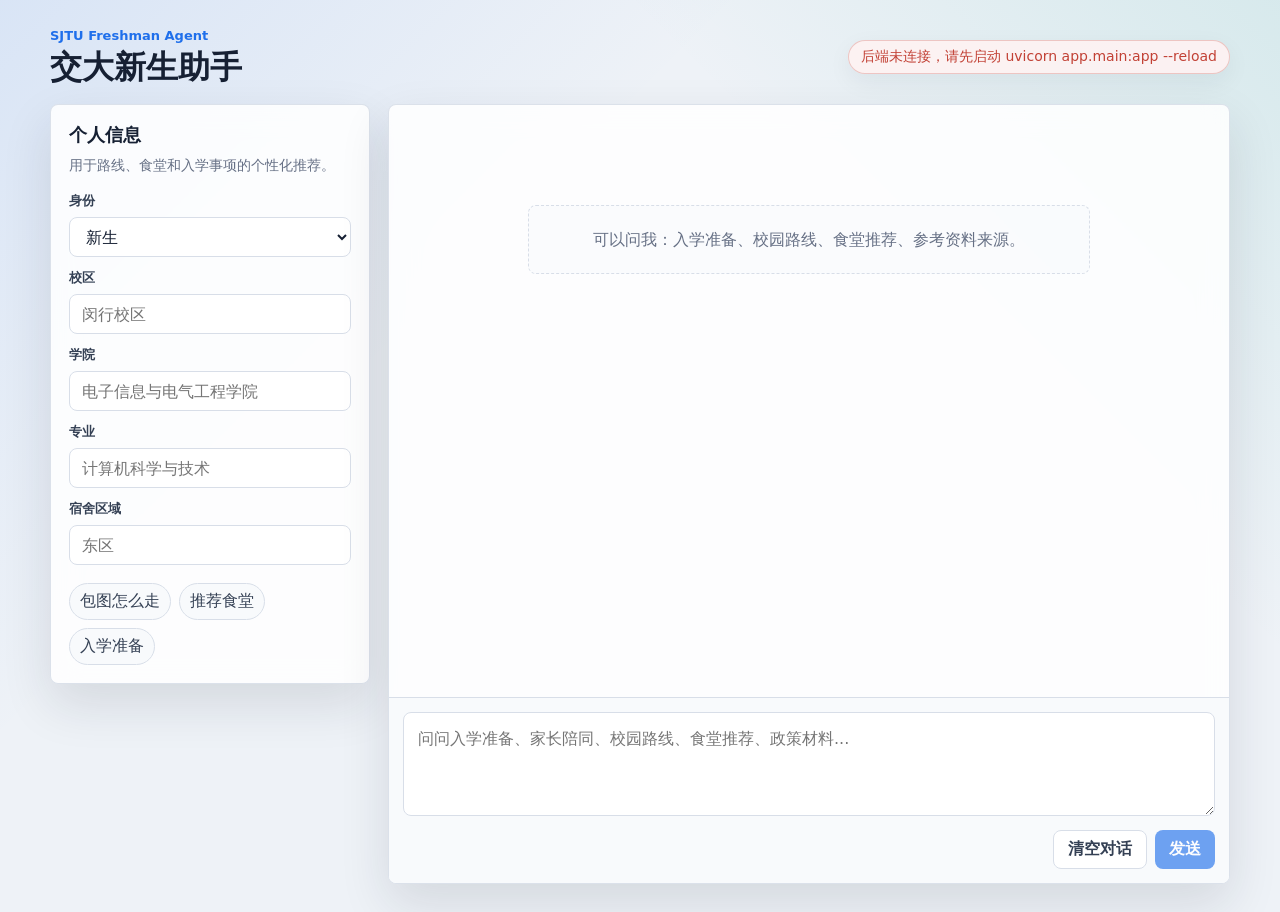
==== commit 35359f58: "ver3" ====
--- a/frontend/index.html
+++ b/frontend/index.html
@@ -3,7 +3,7 @@
   <head>
     <meta charset="UTF-8" />
     <title>交大新生助手</title>
-    <link rel="stylesheet" href="./style.css" />
+    <link rel="stylesheet" href="./style.css?v=20260715-parent-mode" />
   </head>
   <body>
     <main class="app-shell">
@@ -21,6 +21,14 @@
             <h2>个人信息</h2>
             <p>用于路线、食堂和入学事项的个性化推荐。</p>
           </div>
+
+          <label>
+            <span>身份</span>
+            <select id="roleSelect">
+              <option value="student">新生</option>
+              <option value="parent">家长</option>
+            </select>
+          </label>
 
           <label>
             <span>校区</span>
@@ -43,18 +51,10 @@
             <button type="button" class="prompt-chip" data-prompt="包图怎么走">
               包图怎么走
             </button>
-            <button
-              type="button"
-              class="prompt-chip"
-              data-prompt="推荐一个现在不太挤的食堂"
-            >
+            <button type="button" class="prompt-chip" data-prompt="推荐一个现在不太挤的食堂">
               推荐食堂
             </button>
-            <button
-              type="button"
-              class="prompt-chip"
-              data-prompt="新生入学前要准备什么？"
-            >
+            <button type="button" class="prompt-chip" data-prompt="新生入学前要准备什么？">
               入学准备
             </button>
           </div>
@@ -63,15 +63,10 @@
         <section class="chat-panel" aria-label="聊天">
           <div id="chatLog" class="chat-log"></div>
 
-          <section id="mapSection" class="map-section" hidden>
-            <div class="map-header">校园路线地图</div>
-            <div id="campusMap" class="campus-map"></div>
-          </section>
-
           <div class="composer">
             <textarea
               id="message"
-              placeholder="问问入学准备、校园路线、食堂推荐、政策材料..."
+              placeholder="问问入学准备、家长陪同、校园路线、食堂推荐、政策材料..."
             ></textarea>
             <div class="composer-actions">
               <div id="error" class="error"></div>
@@ -88,6 +83,6 @@
     </main>
 
     <script src="./config.js"></script>
-    <script src="./app.js"></script>
+    <script src="./app.js?v=20260715-parent-mode"></script>
   </body>
 </html>
--- a/frontend/style.css
+++ b/frontend/style.css
@@ -33,12 +33,19 @@
 
 button,
 input,
+select,
 textarea {
   font: inherit;
 }
 
 button {
   border: 0;
+  transition:
+    background 0.16s ease,
+    border-color 0.16s ease,
+    color 0.16s ease,
+    box-shadow 0.16s ease,
+    transform 0.12s ease;
 }
 
 .app-shell {
@@ -150,6 +157,7 @@
 }
 
 input,
+select,
 textarea {
   width: 100%;
   border: 1px solid var(--line);
@@ -160,10 +168,16 @@
   transition:
     border-color 0.16s ease,
     box-shadow 0.16s ease,
-    background 0.16s ease;
+    background 0.16s ease,
+    transform 0.12s ease;
 }
 
 input {
+  height: 40px;
+  padding: 0 12px;
+}
+
+select {
   height: 40px;
   padding: 0 12px;
 }
@@ -177,9 +191,23 @@
 }
 
 input:focus,
+select:focus,
 textarea:focus {
   border-color: rgba(31, 111, 235, 0.65);
   box-shadow: 0 0 0 4px rgba(31, 111, 235, 0.12);
+}
+
+input:hover,
+select:hover,
+textarea:hover {
+  border-color: rgba(31, 111, 235, 0.38);
+  background: #fbfdff;
+}
+
+input:active,
+select:active,
+textarea:active {
+  transform: translateY(1px);
 }
 
 .quick-prompts {
@@ -201,6 +229,8 @@
 .prompt-chip:hover {
   border-color: rgba(31, 111, 235, 0.42);
   color: var(--primary);
+  box-shadow: 0 8px 18px rgba(31, 111, 235, 0.1);
+  transform: translateY(-1px);
 }
 
 .chat-panel {
@@ -239,6 +269,7 @@
   line-height: 1.7;
   white-space: pre-wrap;
   box-shadow: 0 8px 24px rgba(22, 32, 51, 0.06);
+  animation: enter-message 0.22s ease-out both;
 }
 
 .message.user {
@@ -251,6 +282,34 @@
   margin-right: auto;
   border: 1px solid var(--line);
   background: var(--surface);
+}
+
+.thinking-message {
+  min-width: 180px;
+}
+
+.thinking-dots {
+  display: inline-flex;
+  align-items: center;
+  gap: 6px;
+  min-height: 20px;
+}
+
+.thinking-dots span {
+  width: 7px;
+  height: 7px;
+  border-radius: 50%;
+  background: var(--primary);
+  opacity: 0.35;
+  animation: thinking-dot 1s ease-in-out infinite;
+}
+
+.thinking-dots span:nth-child(2) {
+  animation-delay: 0.15s;
+}
+
+.thinking-dots span:nth-child(3) {
+  animation-delay: 0.3s;
 }
 
 .message-role {
@@ -305,12 +364,16 @@
 .primary-button:hover,
 .card-map-button:hover {
   background: var(--primary-dark);
+  box-shadow: 0 10px 22px rgba(31, 111, 235, 0.22);
+  transform: translateY(-1px);
 }
 
 .primary-button:disabled,
 .card-map-button:disabled {
   cursor: not-allowed;
   opacity: 0.64;
+  transform: none;
+  box-shadow: none;
 }
 
 .secondary-button {
@@ -322,6 +385,23 @@
 .secondary-button:hover {
   border-color: rgba(31, 111, 235, 0.35);
   color: var(--primary);
+  box-shadow: 0 8px 18px rgba(22, 32, 51, 0.08);
+  transform: translateY(-1px);
+}
+
+.primary-button:active,
+.secondary-button:active,
+.card-map-button:active,
+.prompt-chip:active {
+  transform: translateY(1px);
+}
+
+.primary-button:focus-visible,
+.secondary-button:focus-visible,
+.card-map-button:focus-visible,
+.prompt-chip:focus-visible {
+  outline: none;
+  box-shadow: 0 0 0 4px rgba(31, 111, 235, 0.16);
 }
 
 .error {
@@ -345,11 +425,13 @@
 
 .card-item {
   padding: 12px;
+  animation: enter-card 0.24s ease-out both;
 }
 
 .source {
   margin-top: 8px;
   padding: 10px;
+  animation: enter-card 0.24s ease-out both;
 }
 
 .card-title,
@@ -375,9 +457,126 @@
   align-items: center;
   min-height: 34px;
   margin-top: 8px;
+  margin-right: 10px;
   color: var(--primary);
   font-weight: 700;
   text-decoration: none;
+}
+
+.card-action-link {
+  padding: 0 10px;
+  border: 1px solid rgba(31, 111, 235, 0.24);
+  border-radius: var(--radius);
+  background: rgba(31, 111, 235, 0.06);
+}
+
+.calendar-card {
+  display: block;
+  color: inherit;
+  text-decoration: none;
+}
+
+.calendar-card:hover {
+  border-color: rgba(31, 111, 235, 0.42);
+  box-shadow: 0 12px 28px rgba(31, 111, 235, 0.12);
+  transform: translateY(-1px);
+}
+
+.calendar-url {
+  margin-top: 8px;
+  padding: 8px 10px;
+  border-radius: var(--radius);
+  background: rgba(22, 32, 51, 0.04);
+  color: var(--muted);
+  font-size: 13px;
+  line-height: 1.5;
+  overflow-wrap: anywhere;
+}
+
+.calendar-primary-action {
+  color: var(--primary);
+}
+
+.checklist-card {
+  display: grid;
+  gap: 12px;
+}
+
+.parent-checklist-card {
+  border-color: rgba(15, 159, 143, 0.28);
+  background: rgba(236, 253, 245, 0.45);
+}
+
+.checklist-group {
+  display: grid;
+  gap: 8px;
+}
+
+.checklist-group-title {
+  font-weight: 800;
+  color: #344054;
+}
+
+.checklist-item {
+  display: grid;
+  grid-template-columns: auto minmax(0, 1fr) auto;
+  align-items: center;
+  gap: 10px;
+  margin: 0;
+  padding: 9px 10px;
+  border: 1px solid rgba(216, 222, 232, 0.9);
+  border-radius: var(--radius);
+  background: rgba(255, 255, 255, 0.72);
+  cursor: pointer;
+  transition:
+    border-color 0.16s ease,
+    background 0.16s ease,
+    transform 0.12s ease;
+}
+
+.checklist-item:hover {
+  border-color: rgba(31, 111, 235, 0.3);
+  background: #ffffff;
+  transform: translateY(-1px);
+}
+
+.checklist-item input {
+  width: 18px;
+  height: 18px;
+  accent-color: var(--primary);
+}
+
+.checklist-text {
+  line-height: 1.55;
+}
+
+.checklist-item.is-checked .checklist-text {
+  color: var(--muted);
+  text-decoration: line-through;
+}
+
+.checklist-priority {
+  padding: 3px 7px;
+  border-radius: 999px;
+  background: rgba(102, 112, 133, 0.12);
+  color: var(--muted);
+  font-size: 12px;
+  font-weight: 800;
+}
+
+.priority-high {
+  background: rgba(194, 65, 53, 0.12);
+  color: var(--danger);
+}
+
+.priority-medium {
+  background: rgba(161, 92, 7, 0.12);
+  color: var(--warning);
+}
+
+.priority-low {
+  background: rgba(15, 159, 143, 0.12);
+  color: #047857;
 }
 
 .card-link:hover {
@@ -390,26 +589,20 @@
   font-size: 14px;
 }
 
-.sources {
-  margin-top: 12px;
-}
-
-.source-toggle {
-  width: 100%;
-  border: none;
-  background: transparent;
-  color: #344054;
-  cursor: pointer;
-  padding: 0;
-  text-align: left;
-}
-
 .map-section {
-  margin: 0 20px 18px;
+  margin: 12px 0 0;
   padding: 14px;
   border: 1px solid var(--line);
   border-radius: var(--radius);
   background: var(--surface);
+}
+
+.inline-map-section {
+  width: 100%;
+}
+
+.map-section-enter {
+  animation: enter-map 0.26s ease-out both;
 }
 
 .map-header {
@@ -419,9 +612,70 @@
 
 .campus-map {
   width: 100%;
-  height: 420px;
+  height: 340px;
   border-radius: var(--radius);
   overflow: hidden;
+}
+
+@keyframes enter-message {
+  from {
+    opacity: 0;
+    transform: translateY(8px);
+  }
+
+  to {
+    opacity: 1;
+    transform: translateY(0);
+  }
+}
+
+@keyframes enter-card {
+  from {
+    opacity: 0;
+    transform: translateY(6px);
+  }
+
+  to {
+    opacity: 1;
+    transform: translateY(0);
+  }
+}
+
+@keyframes enter-map {
+  from {
+    opacity: 0;
+    transform: translateY(8px) scale(0.995);
+  }
+
+  to {
+    opacity: 1;
+    transform: translateY(0) scale(1);
+  }
+}
+
+@keyframes thinking-dot {
+  0%,
+  80%,
+  100% {
+    opacity: 0.35;
+    transform: translateY(0);
+  }
+
+  40% {
+    opacity: 1;
+    transform: translateY(-5px);
+  }
+}
+
+@media (prefers-reduced-motion: reduce) {
+  *,
+  *::before,
+  *::after {
+    animation-duration: 0.001ms !important;
+    animation-iteration-count: 1 !important;
+    scroll-behavior: auto !important;
+    transition-duration: 0.001ms !important;
+  }
 }
 
 @media (max-width: 860px) {
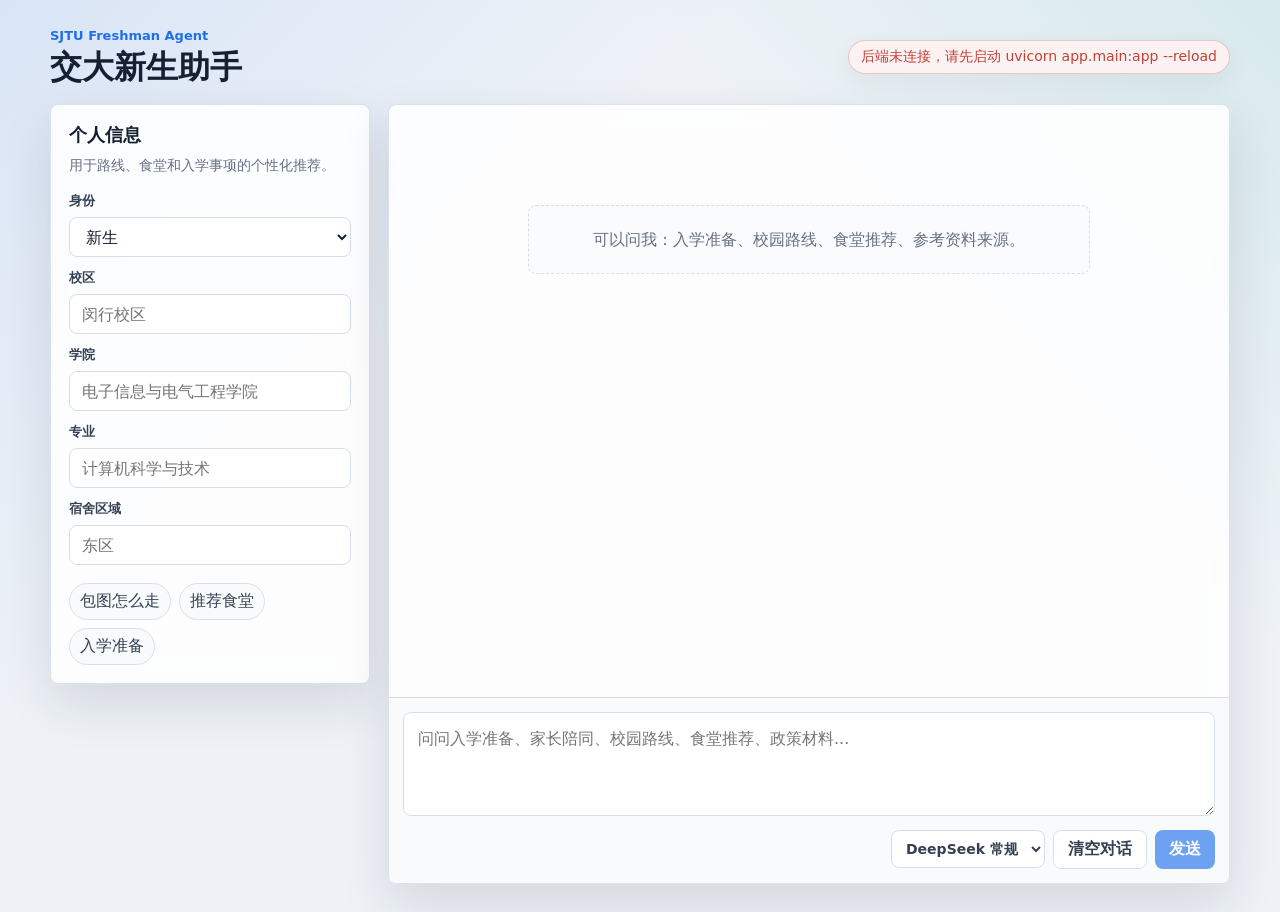
==== commit 42dafddb: "ver3 refresh" ====
--- a/frontend/index.html
+++ b/frontend/index.html
@@ -3,7 +3,7 @@
   <head>
     <meta charset="UTF-8" />
     <title>交大新生助手</title>
-    <link rel="stylesheet" href="./style.css?v=20260715-parent-mode" />
+    <link rel="stylesheet" href="./style.css?v=20260715-model-inline" />
   </head>
   <body>
     <main class="app-shell">
@@ -71,6 +71,12 @@
             <div class="composer-actions">
               <div id="error" class="error"></div>
               <div class="button-row">
+                <select id="modelSelect" class="model-select" aria-label="选择模型">
+                  <option value="deepseek-chat">DeepSeek 常规</option>
+                  <option value="deepseek-reasoner">DeepSeek 思考</option>
+                  <option value="minimax-m2.7">MiniMax-M2.7</option>
+                  <option value="qwen3.6-27b">Qwen3.6-27B</option>
+                </select>
                 <button id="clearButton" type="button" class="secondary-button">
                   清空对话
                 </button>
@@ -83,6 +89,6 @@
     </main>
 
     <script src="./config.js"></script>
-    <script src="./app.js?v=20260715-parent-mode"></script>
+    <script src="./app.js?v=20260715-model-inline"></script>
   </body>
 </html>
--- a/frontend/style.css
+++ b/frontend/style.css
@@ -345,6 +345,17 @@
   gap: 8px;
 }
 
+.model-select {
+  width: auto;
+  min-width: 150px;
+  height: 38px;
+  padding: 0 10px;
+  background: var(--surface);
+  color: #344054;
+  font-size: 14px;
+  font-weight: 700;
+}
+
 .primary-button,
 .secondary-button,
 .card-map-button {
@@ -583,6 +594,52 @@
   text-decoration: underline;
 }
 
+.campus-tour-card {
+  display: grid;
+  gap: 12px;
+}
+
+.tour-stop-list {
+  display: grid;
+  gap: 8px;
+  margin: 0;
+  padding-left: 22px;
+}
+
+.tour-stop {
+  padding: 10px 12px;
+  border: 1px solid rgba(152, 162, 179, 0.24);
+  border-radius: var(--radius);
+  background: rgba(248, 250, 252, 0.78);
+}
+
+.tour-stop-title {
+  margin-bottom: 4px;
+  font-weight: 800;
+  color: #182230;
+}
+
+.tour-tips {
+  padding: 10px 12px;
+  border-radius: var(--radius);
+  background: rgba(31, 111, 235, 0.06);
+}
+
+.tour-tips-title {
+  margin-bottom: 6px;
+  font-weight: 800;
+  color: #1849a9;
+}
+
+.tour-tips ul {
+  display: grid;
+  gap: 4px;
+  margin: 0;
+  padding-left: 18px;
+  color: #344054;
+  line-height: 1.55;
+}
+
 .card-warning {
   margin-top: 7px;
   color: var(--warning);
@@ -710,6 +767,11 @@
     flex: 1;
   }
 
+  .model-select {
+    flex: 1.2;
+    min-width: 0;
+  }
+
   .message {
     max-width: 100%;
   }
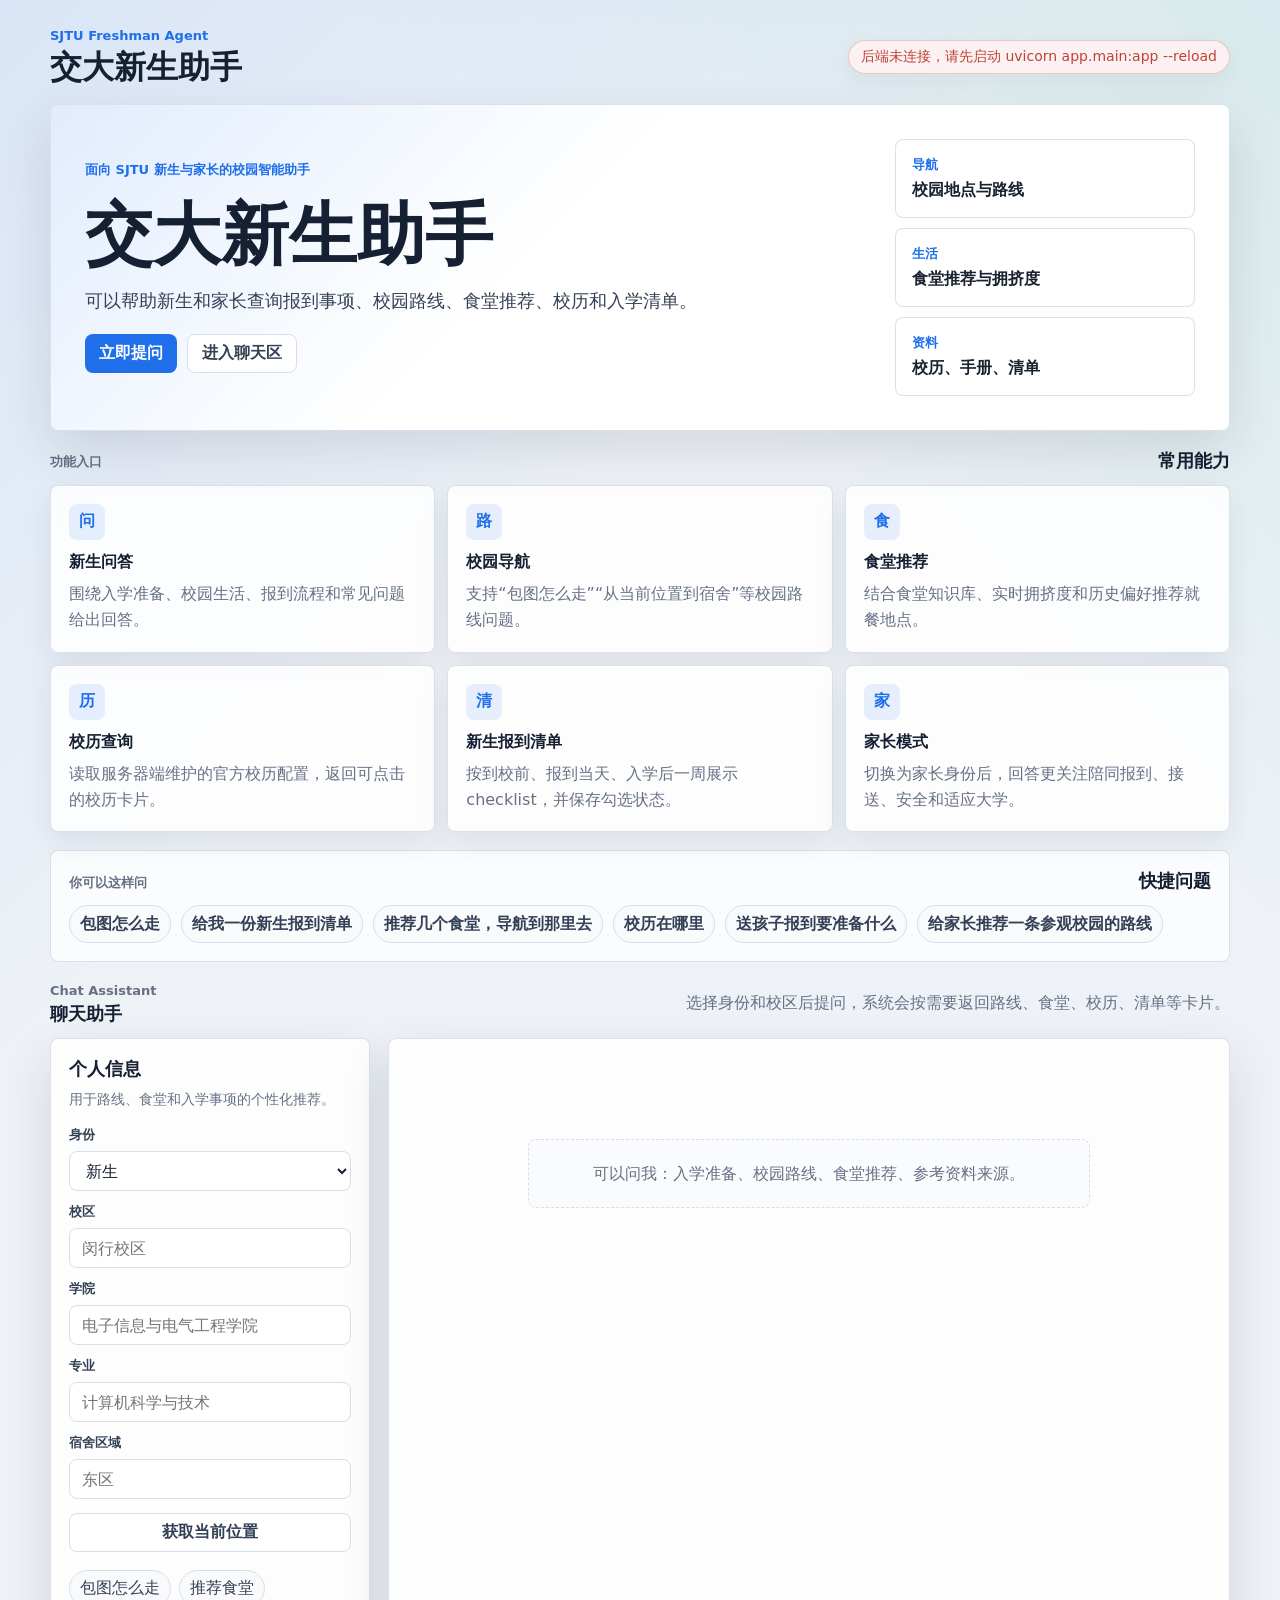
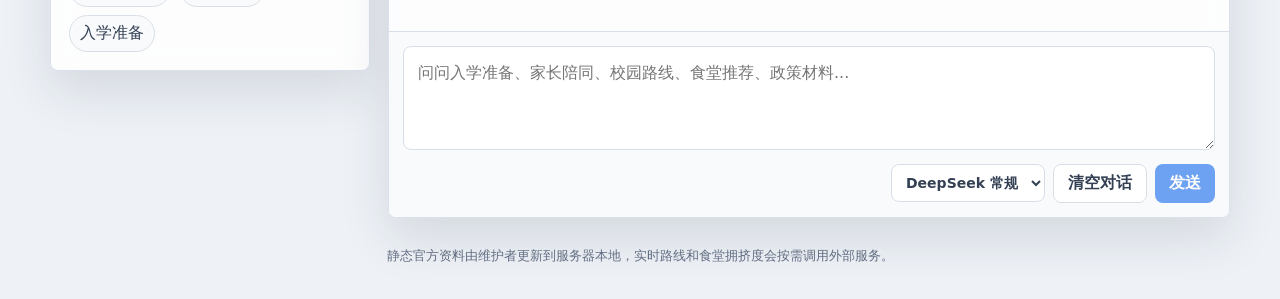
==== commit dc6ab985: "the second weed completion" ====
--- a/frontend/index.html
+++ b/frontend/index.html
@@ -2,93 +2,198 @@
 <html lang="zh-CN">
   <head>
     <meta charset="UTF-8" />
+    <meta name="viewport" content="width=device-width, initial-scale=1.0" />
     <title>交大新生助手</title>
-    <link rel="stylesheet" href="./style.css?v=20260715-model-inline" />
+    <link rel="stylesheet" href="./style.css?v=20260716-home" />
   </head>
   <body>
     <main class="app-shell">
-      <section class="topbar">
+      <header class="topbar">
         <div>
           <p class="eyebrow">SJTU Freshman Agent</p>
           <h1>交大新生助手</h1>
         </div>
         <div id="serverStatus" class="server-status">正在检查后端连接...</div>
+      </header>
+
+      <section class="hero-section" aria-labelledby="heroTitle">
+        <div class="hero-copy">
+          <p class="eyebrow">面向 SJTU 新生与家长的校园智能助手</p>
+          <h2 id="heroTitle">交大新生助手</h2>
+          <p class="hero-description">
+            可以帮助新生和家长查询报到事项、校园路线、食堂推荐、校历和入学清单。
+          </p>
+          <div class="hero-actions">
+            <button type="button" class="primary-button hero-ask-button" data-prompt="给我一份新生报到清单">
+              立即提问
+            </button>
+            <a class="secondary-link" href="#chatAssistant">进入聊天区</a>
+          </div>
+        </div>
+        <div class="hero-panel" aria-label="功能概览">
+          <div class="hero-stat">
+            <span>导航</span>
+            <strong>校园地点与路线</strong>
+          </div>
+          <div class="hero-stat">
+            <span>生活</span>
+            <strong>食堂推荐与拥挤度</strong>
+          </div>
+          <div class="hero-stat">
+            <span>资料</span>
+            <strong>校历、手册、清单</strong>
+          </div>
+        </div>
       </section>
 
-      <section class="workspace">
-        <aside class="profile-panel" aria-label="个人信息">
-          <div class="panel-header">
-            <h2>个人信息</h2>
-            <p>用于路线、食堂和入学事项的个性化推荐。</p>
+      <section class="home-section" aria-labelledby="featureTitle">
+        <div class="section-heading">
+          <p class="eyebrow">功能入口</p>
+          <h2 id="featureTitle">常用能力</h2>
+        </div>
+        <div class="feature-grid">
+          <article class="feature-card">
+            <span class="feature-icon">问</span>
+            <h3>新生问答</h3>
+            <p>围绕入学准备、校园生活、报到流程和常见问题给出回答。</p>
+          </article>
+          <article class="feature-card">
+            <span class="feature-icon">路</span>
+            <h3>校园导航</h3>
+            <p>支持“包图怎么走”“从当前位置到宿舍”等校园路线问题。</p>
+          </article>
+          <article class="feature-card">
+            <span class="feature-icon">食</span>
+            <h3>食堂推荐</h3>
+            <p>结合食堂知识库、实时拥挤度和历史偏好推荐就餐地点。</p>
+          </article>
+          <article class="feature-card">
+            <span class="feature-icon">历</span>
+            <h3>校历查询</h3>
+            <p>读取服务器端维护的官方校历配置，返回可点击的校历卡片。</p>
+          </article>
+          <article class="feature-card">
+            <span class="feature-icon">清</span>
+            <h3>新生报到清单</h3>
+            <p>按到校前、报到当天、入学后一周展示 checklist，并保存勾选状态。</p>
+          </article>
+          <article class="feature-card">
+            <span class="feature-icon">家</span>
+            <h3>家长模式</h3>
+            <p>切换为家长身份后，回答更关注陪同报到、接送、安全和适应大学。</p>
+          </article>
+        </div>
+      </section>
+
+      <section class="home-section prompt-section" aria-labelledby="promptTitle">
+        <div class="section-heading">
+          <p class="eyebrow">你可以这样问</p>
+          <h2 id="promptTitle">快捷问题</h2>
+        </div>
+        <div class="home-prompts" aria-label="首页快捷问题">
+          <button type="button" class="prompt-chip prompt-chip-large" data-prompt="包图怎么走">包图怎么走</button>
+          <button type="button" class="prompt-chip prompt-chip-large" data-prompt="给我一份新生报到清单">
+            给我一份新生报到清单
+          </button>
+          <button type="button" class="prompt-chip prompt-chip-large" data-prompt="推荐几个食堂，导航到那里去">
+            推荐几个食堂，导航到那里去
+          </button>
+          <button type="button" class="prompt-chip prompt-chip-large" data-prompt="校历在哪里">校历在哪里</button>
+          <button type="button" class="prompt-chip prompt-chip-large" data-prompt="送孩子报到要准备什么">
+            送孩子报到要准备什么
+          </button>
+          <button type="button" class="prompt-chip prompt-chip-large" data-prompt="给家长推荐一条参观校园的路线">
+            给家长推荐一条参观校园的路线
+          </button>
+        </div>
+      </section>
+
+      <section id="chatAssistant" class="chat-section" aria-labelledby="chatTitle">
+        <div class="section-heading chat-heading">
+          <div>
+            <p class="eyebrow">Chat Assistant</p>
+            <h2 id="chatTitle">聊天助手</h2>
           </div>
+          <p>选择身份和校区后提问，系统会按需要返回路线、食堂、校历、清单等卡片。</p>
+        </div>
 
-          <label>
-            <span>身份</span>
-            <select id="roleSelect">
-              <option value="student">新生</option>
-              <option value="parent">家长</option>
-            </select>
-          </label>
+        <section class="workspace">
+          <aside class="profile-panel" aria-label="个人信息">
+            <div class="panel-header">
+              <h2>个人信息</h2>
+              <p>用于路线、食堂和入学事项的个性化推荐。</p>
+            </div>
 
-          <label>
-            <span>校区</span>
-            <input id="campus" placeholder="闵行校区" />
-          </label>
-          <label>
-            <span>学院</span>
-            <input id="college" placeholder="电子信息与电气工程学院" />
-          </label>
-          <label>
-            <span>专业</span>
-            <input id="major" placeholder="计算机科学与技术" />
-          </label>
-          <label>
-            <span>宿舍区域</span>
-            <input id="dormArea" placeholder="东区" />
-          </label>
+            <label>
+              <span>身份</span>
+              <select id="roleSelect">
+                <option value="student">新生</option>
+                <option value="parent">家长</option>
+              </select>
+            </label>
 
-          <div class="quick-prompts" aria-label="快捷问题">
-            <button type="button" class="prompt-chip" data-prompt="包图怎么走">
-              包图怎么走
+            <label>
+              <span>校区</span>
+              <input id="campus" placeholder="闵行校区" />
+            </label>
+            <label>
+              <span>学院</span>
+              <input id="college" placeholder="电子信息与电气工程学院" />
+            </label>
+            <label>
+              <span>专业</span>
+              <input id="major" placeholder="计算机科学与技术" />
+            </label>
+            <label>
+              <span>宿舍区域</span>
+              <input id="dormArea" placeholder="东区" />
+            </label>
+
+            <button id="locateButton" type="button" class="secondary-button locate-button">
+              获取当前位置
             </button>
-            <button type="button" class="prompt-chip" data-prompt="推荐一个现在不太挤的食堂">
-              推荐食堂
-            </button>
-            <button type="button" class="prompt-chip" data-prompt="新生入学前要准备什么？">
-              入学准备
-            </button>
-          </div>
-        </aside>
 
-        <section class="chat-panel" aria-label="聊天">
-          <div id="chatLog" class="chat-log"></div>
+            <div class="quick-prompts" aria-label="聊天区快捷问题">
+              <button type="button" class="prompt-chip" data-prompt="包图怎么走">包图怎么走</button>
+              <button type="button" class="prompt-chip" data-prompt="推荐一个现在不太挤的食堂">推荐食堂</button>
+              <button type="button" class="prompt-chip" data-prompt="新生入学前要准备什么？">入学准备</button>
+            </div>
+          </aside>
 
-          <div class="composer">
-            <textarea
-              id="message"
-              placeholder="问问入学准备、家长陪同、校园路线、食堂推荐、政策材料..."
-            ></textarea>
-            <div class="composer-actions">
-              <div id="error" class="error"></div>
-              <div class="button-row">
-                <select id="modelSelect" class="model-select" aria-label="选择模型">
-                  <option value="deepseek-chat">DeepSeek 常规</option>
-                  <option value="deepseek-reasoner">DeepSeek 思考</option>
-                  <option value="minimax-m2.7">MiniMax-M2.7</option>
-                  <option value="qwen3.6-27b">Qwen3.6-27B</option>
-                </select>
-                <button id="clearButton" type="button" class="secondary-button">
-                  清空对话
-                </button>
-                <button id="sendButton" class="primary-button">发送</button>
+          <section class="chat-panel" aria-label="聊天">
+            <div id="chatLog" class="chat-log"></div>
+
+            <div class="composer">
+              <textarea
+                id="message"
+                placeholder="问问入学准备、家长陪同、校园路线、食堂推荐、政策材料..."
+              ></textarea>
+              <div class="composer-actions">
+                <div id="error" class="error"></div>
+                <div class="button-row">
+                  <select id="modelSelect" class="model-select" aria-label="选择模型">
+                    <option value="deepseek-chat">DeepSeek 常规</option>
+                    <option value="deepseek-reasoner">DeepSeek 思考</option>
+                    <option value="minimax-m2.7">MiniMax-M2.7</option>
+                    <option value="qwen3.6-27b">Qwen3.6-27B</option>
+                  </select>
+                  <button id="clearButton" type="button" class="secondary-button">
+                    清空对话
+                  </button>
+                  <button id="sendButton" class="primary-button">发送</button>
+                </div>
               </div>
             </div>
-          </div>
+          </section>
         </section>
       </section>
+
+      <footer class="site-footer">
+        <p>静态官方资料由维护者更新到服务器本地，实时路线和食堂拥挤度会按需调用外部服务。</p>
+      </footer>
     </main>
 
     <script src="./config.js"></script>
-    <script src="./app.js?v=20260715-model-inline"></script>
+    <script src="./app.js?v=20260716-home"></script>
   </body>
 </html>
--- a/frontend/style.css
+++ b/frontend/style.css
@@ -72,7 +72,8 @@
 }
 
 h1,
-h2 {
+h2,
+h3 {
   margin: 0;
   letter-spacing: 0;
 }
@@ -84,6 +85,10 @@
 
 h2 {
   font-size: 18px;
+}
+
+h3 {
+  font-size: 16px;
 }
 
 .server-status {
@@ -99,6 +104,185 @@
   box-shadow: 0 8px 24px rgba(22, 32, 51, 0.06);
 }
 
+.hero-section {
+  display: grid;
+  grid-template-columns: minmax(0, 1.45fr) minmax(280px, 0.55fr);
+  gap: 18px;
+  align-items: stretch;
+  margin-bottom: 18px;
+  padding: 34px;
+  border: 1px solid rgba(216, 222, 232, 0.9);
+  border-radius: var(--radius);
+  background:
+    linear-gradient(135deg, rgba(31, 111, 235, 0.12), rgba(255, 255, 255, 0.86) 42%),
+    rgba(255, 255, 255, 0.9);
+  box-shadow: var(--shadow);
+  backdrop-filter: blur(14px);
+}
+
+.hero-copy {
+  display: grid;
+  align-content: center;
+  gap: 14px;
+}
+
+.hero-copy h2 {
+  font-size: clamp(38px, 7vw, 68px);
+  line-height: 1.05;
+}
+
+.hero-description {
+  max-width: 680px;
+  margin: 0;
+  color: #344054;
+  font-size: 18px;
+  line-height: 1.75;
+}
+
+.hero-actions {
+  display: flex;
+  flex-wrap: wrap;
+  gap: 10px;
+  margin-top: 4px;
+}
+
+.secondary-link {
+  display: inline-flex;
+  align-items: center;
+  min-height: 38px;
+  padding: 8px 14px;
+  border: 1px solid var(--line);
+  border-radius: var(--radius);
+  background: var(--surface);
+  color: #344054;
+  font-weight: 700;
+  text-decoration: none;
+  transition:
+    border-color 0.16s ease,
+    color 0.16s ease,
+    box-shadow 0.16s ease,
+    transform 0.12s ease;
+}
+
+.secondary-link:hover {
+  border-color: rgba(31, 111, 235, 0.35);
+  color: var(--primary);
+  box-shadow: 0 8px 18px rgba(22, 32, 51, 0.08);
+  transform: translateY(-1px);
+}
+
+.hero-panel {
+  display: grid;
+  gap: 10px;
+  align-content: center;
+}
+
+.hero-stat {
+  padding: 16px;
+  border: 1px solid rgba(216, 222, 232, 0.9);
+  border-radius: var(--radius);
+  background: rgba(255, 255, 255, 0.78);
+}
+
+.hero-stat span {
+  display: block;
+  margin-bottom: 6px;
+  color: var(--primary);
+  font-size: 13px;
+  font-weight: 800;
+}
+
+.hero-stat strong {
+  color: #182230;
+  font-size: 16px;
+}
+
+.home-section,
+.chat-section {
+  margin-bottom: 18px;
+}
+
+.section-heading {
+  display: flex;
+  align-items: end;
+  justify-content: space-between;
+  gap: 16px;
+  margin-bottom: 12px;
+}
+
+.section-heading p {
+  max-width: 620px;
+  margin: 0;
+  color: var(--muted);
+  line-height: 1.65;
+}
+
+.feature-grid {
+  display: grid;
+  grid-template-columns: repeat(3, minmax(0, 1fr));
+  gap: 12px;
+}
+
+.feature-card {
+  min-height: 164px;
+  padding: 18px;
+  border: 1px solid rgba(216, 222, 232, 0.9);
+  border-radius: var(--radius);
+  background: rgba(255, 255, 255, 0.86);
+  box-shadow: 0 12px 30px rgba(22, 32, 51, 0.08);
+  transition:
+    border-color 0.16s ease,
+    box-shadow 0.16s ease,
+    transform 0.12s ease;
+}
+
+.feature-card:hover {
+  border-color: rgba(31, 111, 235, 0.32);
+  box-shadow: 0 18px 36px rgba(22, 32, 51, 0.11);
+  transform: translateY(-2px);
+}
+
+.feature-icon {
+  display: inline-grid;
+  width: 36px;
+  height: 36px;
+  margin-bottom: 12px;
+  border-radius: var(--radius);
+  place-items: center;
+  background: rgba(31, 111, 235, 0.1);
+  color: var(--primary);
+  font-weight: 900;
+}
+
+.feature-card p {
+  margin: 8px 0 0;
+  color: var(--muted);
+  line-height: 1.65;
+}
+
+.prompt-section {
+  padding: 18px;
+  border: 1px solid rgba(216, 222, 232, 0.9);
+  border-radius: var(--radius);
+  background: rgba(255, 255, 255, 0.78);
+}
+
+.home-prompts {
+  display: flex;
+  flex-wrap: wrap;
+  gap: 10px;
+}
+
+.prompt-chip-large {
+  min-height: 38px;
+  padding: 9px 13px;
+  font-weight: 700;
+}
+
+.chat-heading {
+  align-items: center;
+}
+
 .server-status.ok {
   border-color: rgba(15, 159, 143, 0.28);
   background: rgba(236, 253, 245, 0.9);
@@ -215,6 +399,11 @@
   flex-wrap: wrap;
   gap: 8px;
   margin-top: 18px;
+}
+
+.locate-button {
+  width: 100%;
+  margin-top: 14px;
 }
 
 .prompt-chip {
@@ -674,6 +863,18 @@
   overflow: hidden;
 }
 
+.site-footer {
+  padding: 10px 0 4px;
+  color: var(--muted);
+  font-size: 13px;
+  line-height: 1.6;
+  text-align: center;
+}
+
+.site-footer p {
+  margin: 0;
+}
+
 @keyframes enter-message {
   from {
     opacity: 0;
@@ -742,9 +943,28 @@
   }
 
   .topbar,
-  .composer-actions {
+  .composer-actions,
+  .section-heading,
+  .chat-heading {
     align-items: stretch;
     flex-direction: column;
+  }
+
+  .hero-section {
+    grid-template-columns: 1fr;
+    padding: 22px;
+  }
+
+  .hero-copy h2 {
+    font-size: 42px;
+  }
+
+  .hero-description {
+    font-size: 16px;
+  }
+
+  .feature-grid {
+    grid-template-columns: 1fr;
   }
 
   .workspace {
